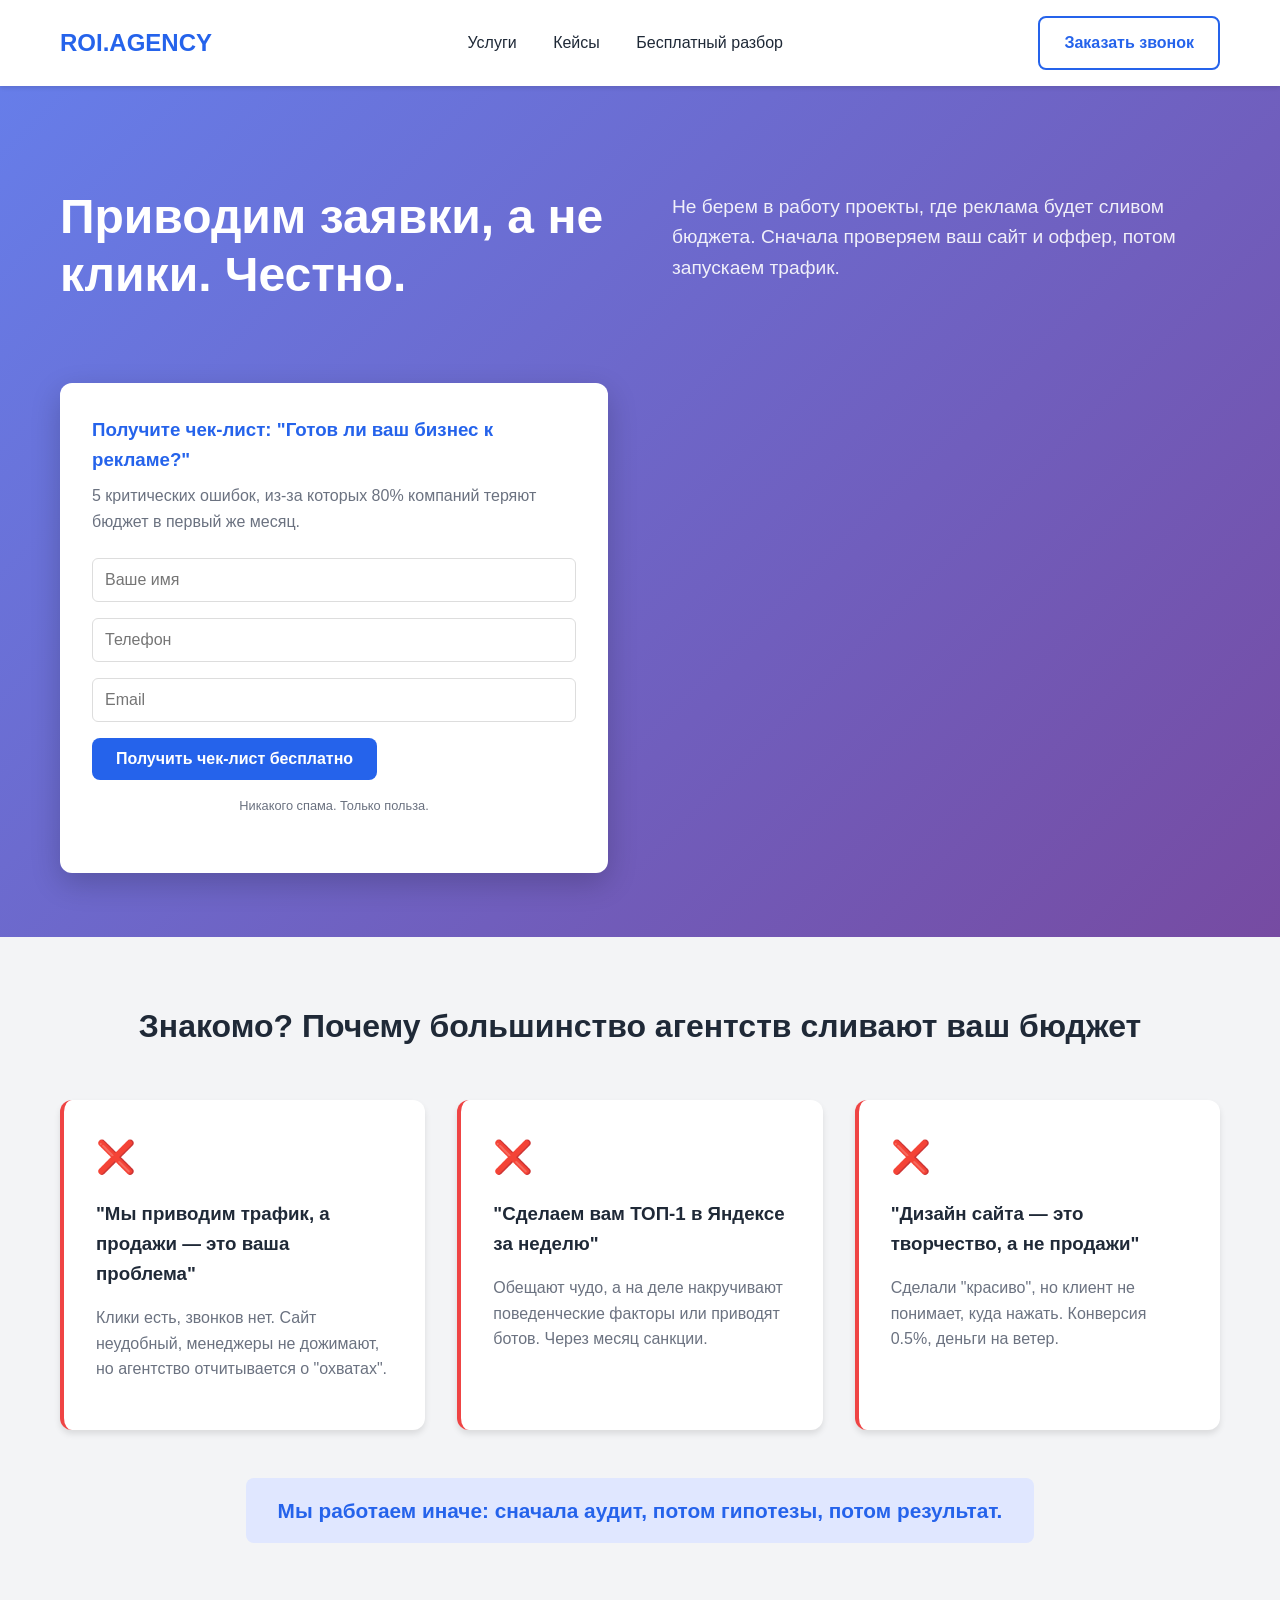
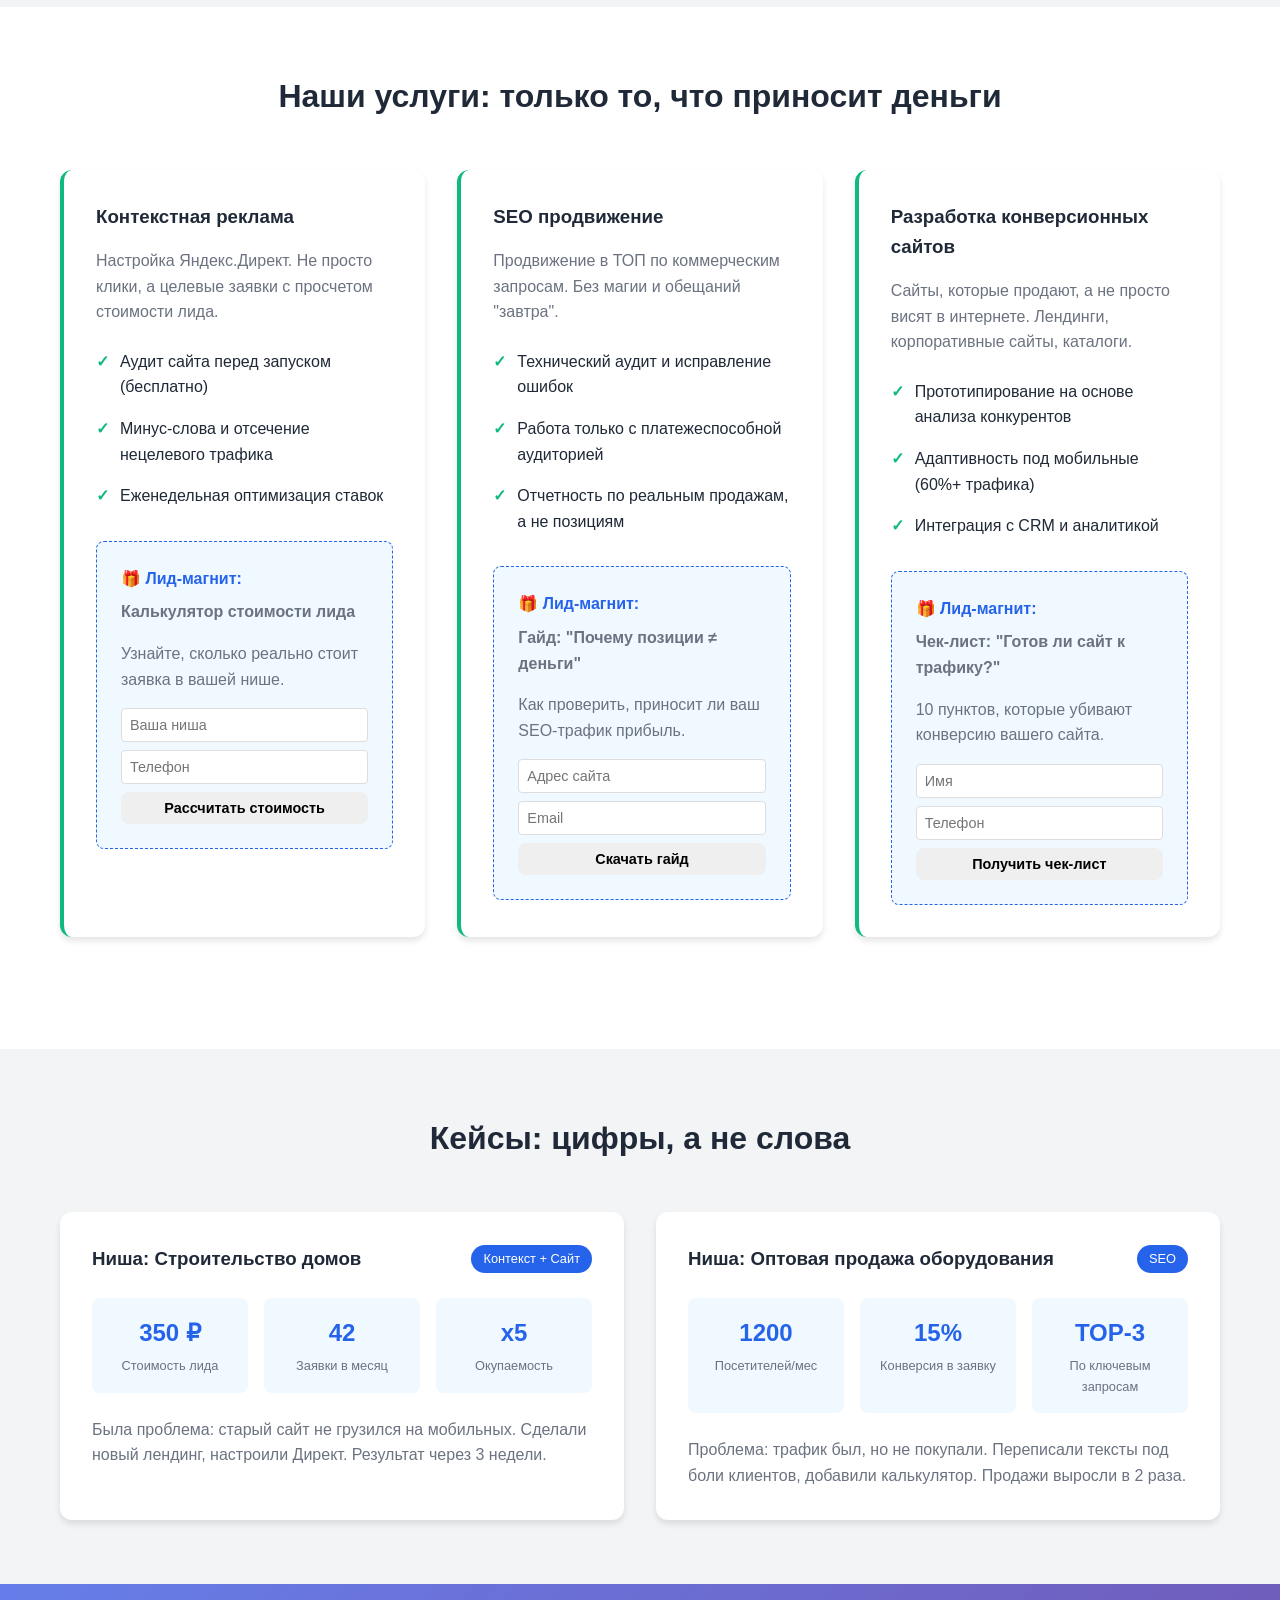
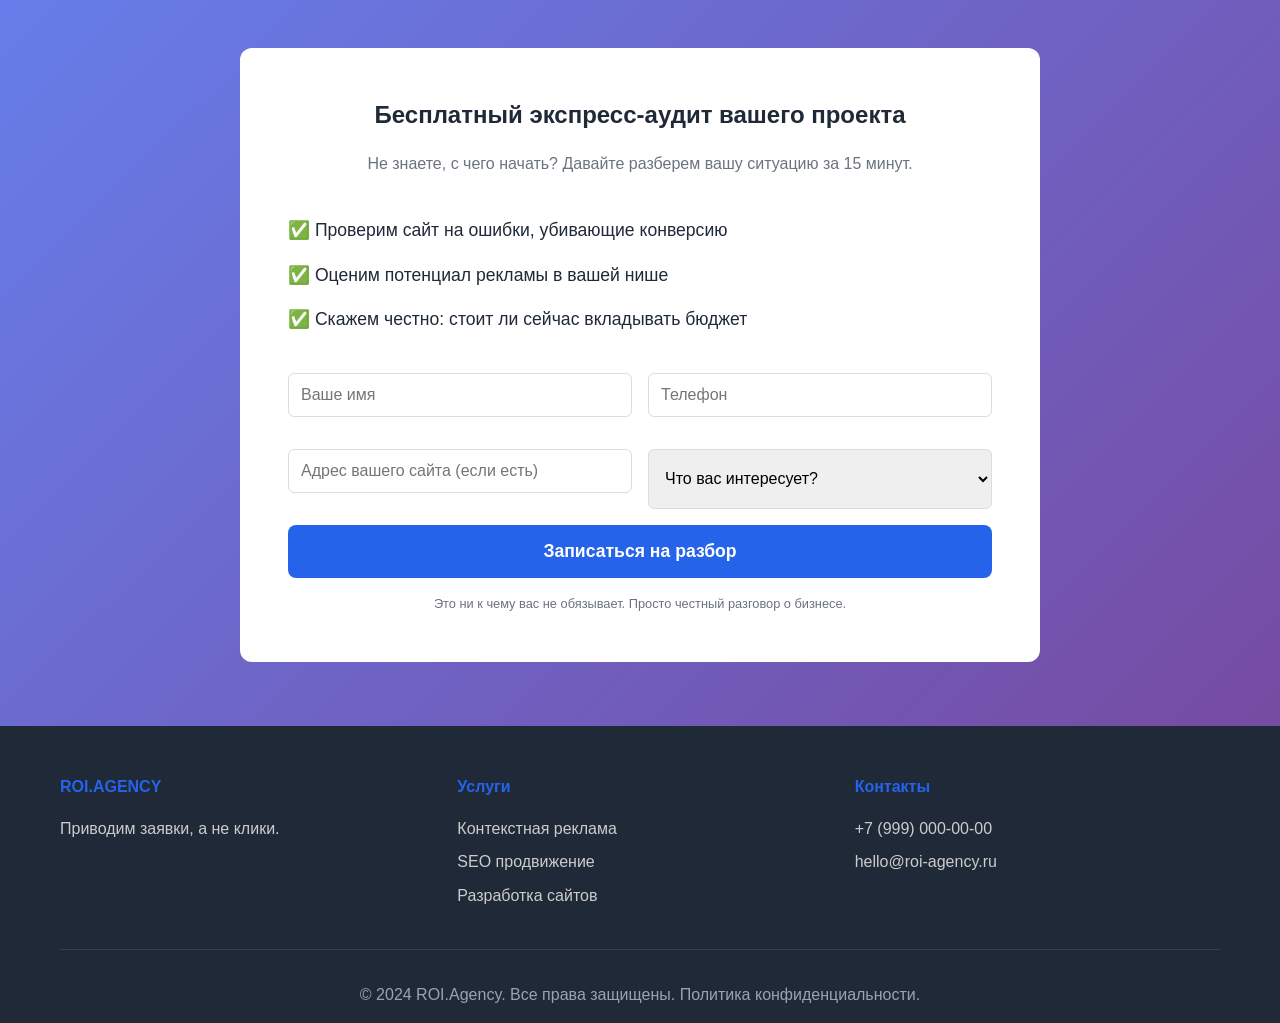
==== agency-site/index.html @ 947c7ed6 "update branch" ====
<!DOCTYPE html>
<html lang="ru">
<head>
    <meta charset="UTF-8">
    <meta name="viewport" content="width=device-width, initial-scale=1.0">
    <title>Приводим заявки, а не клики | Агентство интернет-маркетинга</title>
    <link rel="stylesheet" href="style.css">
    <meta name="description" content="Честный подход к рекламе. Проверяем сайт перед запуском. Платите за заявки, а не за клики. Контекстная реклама, SEO, разработка сайтов.">
</head>
<body>

    <!-- Header -->
    <header class="header">
        <div class="container header-content">
            <div class="logo">ROI.AGENCY</div>
            <nav class="nav">
                <a href="#services">Услуги</a>
                <a href="#cases">Кейсы</a>
                <a href="#audit">Бесплатный разбор</a>
            </nav>
            <a href="#contact" class="btn btn-outline">Заказать звонок</a>
        </div>
    </header>

    <!-- Hero Section -->
    <section class="hero">
        <div class="container hero-content">
            <h1>Приводим заявки, а не клики. Честно.</h1>
            <p class="hero-subtitle">Не берем в работу проекты, где реклама будет сливом бюджета. Сначала проверяем ваш сайт и оффер, потом запускаем трафик.</p>
            
            <div class="hero-form-wrapper">
                <div class="form-box">
                    <h3>Получите чек-лист: "Готов ли ваш бизнес к рекламе?"</h3>
                    <p>5 критических ошибок, из-за которых 80% компаний теряют бюджет в первый же месяц.</p>
                    <form id="leadFormMain" class="lead-form">
                        <input type="text" placeholder="Ваше имя" required>
                        <input type="tel" placeholder="Телефон" required>
                        <input type="email" placeholder="Email" required>
                        <button type="submit" class="btn btn-primary">Получить чек-лист бесплатно</button>
                    </form>
                    <p class="form-note">Никакого спама. Только польза.</p>
                </div>
            </div>
        </div>
    </section>

    <!-- Pain Points Section -->
    <section class="pain-points">
        <div class="container">
            <h2>Знакомо? Почему большинство агентств сливают ваш бюджет</h2>
            <div class="grid-3">
                <div class="card pain">
                    <div class="icon">❌</div>
                    <h3>"Мы приводим трафик, а продажи — это ваша проблема"</h3>
                    <p>Клики есть, звонков нет. Сайт неудобный, менеджеры не дожимают, но агентство отчитывается о "охватах".</p>
                </div>
                <div class="card pain">
                    <div class="icon">❌</div>
                    <h3>"Сделаем вам ТОП-1 в Яндексе за неделю"</h3>
                    <p>Обещают чудо, а на деле накручивают поведенческие факторы или приводят ботов. Через месяц санкции.</p>
                </div>
                <div class="card pain">
                    <div class="icon">❌</div>
                    <h3>"Дизайн сайта — это творчество, а не продажи"</h3>
                    <p>Сделали "красиво", но клиент не понимает, куда нажать. Конверсия 0.5%, деньги на ветер.</p>
                </div>
            </div>
            <div class="center-text">
                <p class="highlight">Мы работаем иначе: сначала аудит, потом гипотезы, потом результат.</p>
            </div>
        </div>
    </section>

    <!-- Services Section -->
    <section id="services" class="services">
        <div class="container">
            <h2>Наши услуги: только то, что приносит деньги</h2>
            <div class="grid-3">
                
                <!-- Service 1: Context -->
                <div class="card service">
                    <h3>Контекстная реклама</h3>
                    <p>Настройка Яндекс.Директ. Не просто клики, а целевые заявки с просчетом стоимости лида.</p>
                    <ul class="check-list">
                        <li>Аудит сайта перед запуском (бесплатно)</li>
                        <li>Минус-слова и отсечение нецелевого трафика</li>
                        <li>Еженедельная оптимизация ставок</li>
                    </ul>
                    <div class="magnet-box">
                        <h4>🎁 Лид-магнит:</h4>
                        <p><strong>Калькулятор стоимости лида</strong></p>
                        <p>Узнайте, сколько реально стоит заявка в вашей нише.</p>
                        <form class="mini-form">
                            <input type="text" placeholder="Ваша ниша" required>
                            <input type="tel" placeholder="Телефон" required>
                            <button type="submit" class="btn btn-small">Рассчитать стоимость</button>
                        </form>
                    </div>
                </div>

                <!-- Service 2: SEO -->
                <div class="card service">
                    <h3>SEO продвижение</h3>
                    <p>Продвижение в ТОП по коммерческим запросам. Без магии и обещаний "завтра".</p>
                    <ul class="check-list">
                        <li>Технический аудит и исправление ошибок</li>
                        <li>Работа только с платежеспособной аудиторией</li>
                        <li>Отчетность по реальным продажам, а не позициям</li>
                    </ul>
                    <div class="magnet-box">
                        <h4>🎁 Лид-магнит:</h4>
                        <p><strong>Гайд: "Почему позиции ≠ деньги"</strong></p>
                        <p>Как проверить, приносит ли ваш SEO-трафик прибыль.</p>
                        <form class="mini-form">
                            <input type="text" placeholder="Адрес сайта" required>
                            <input type="email" placeholder="Email" required>
                            <button type="submit" class="btn btn-small">Скачать гайд</button>
                        </form>
                    </div>
                </div>

                <!-- Service 3: Web Dev -->
                <div class="card service">
                    <h3>Разработка конверсионных сайтов</h3>
                    <p>Сайты, которые продают, а не просто висят в интернете. Лендинги, корпоративные сайты, каталоги.</p>
                    <ul class="check-list">
                        <li>Прототипирование на основе анализа конкурентов</li>
                        <li>Адаптивность под мобильные (60%+ трафика)</li>
                        <li>Интеграция с CRM и аналитикой</li>
                    </ul>
                    <div class="magnet-box">
                        <h4>🎁 Лид-магнит:</h4>
                        <p><strong>Чек-лист: "Готов ли сайт к трафику?"</strong></p>
                        <p>10 пунктов, которые убивают конверсию вашего сайта.</p>
                        <form class="mini-form">
                            <input type="text" placeholder="Имя" required>
                            <input type="tel" placeholder="Телефон" required>
                            <button type="submit" class="btn btn-small">Получить чек-лист</button>
                        </form>
                    </div>
                </div>

            </div>
        </div>
    </section>

    <!-- Cases Section -->
    <section id="cases" class="cases">
        <div class="container">
            <h2>Кейсы: цифры, а не слова</h2>
            <div class="grid-2">
                <div class="case-card">
                    <div class="case-header">
                        <h3>Ниша: Строительство домов</h3>
                        <span class="tag">Контекст + Сайт</span>
                    </div>
                    <div class="case-stats">
                        <div class="stat">
                            <div class="stat-val">350 ₽</div>
                            <div class="stat-label">Стоимость лида</div>
                        </div>
                        <div class="stat">
                            <div class="stat-val">42</div>
                            <div class="stat-label">Заявки в месяц</div>
                        </div>
                        <div class="stat">
                            <div class="stat-val">x5</div>
                            <div class="stat-label">Окупаемость</div>
                        </div>
                    </div>
                    <p class="case-desc">Была проблема: старый сайт не грузился на мобильных. Сделали новый лендинг, настроили Директ. Результат через 3 недели.</p>
                </div>

                <div class="case-card">
                    <div class="case-header">
                        <h3>Ниша: Оптовая продажа оборудования</h3>
                        <span class="tag">SEO</span>
                    </div>
                    <div class="case-stats">
                        <div class="stat">
                            <div class="stat-val">1200</div>
                            <div class="stat-label">Посетителей/мес</div>
                        </div>
                        <div class="stat">
                            <div class="stat-val">15%</div>
                            <div class="stat-label">Конверсия в заявку</div>
                        </div>
                        <div class="stat">
                            <div class="stat-val">TOP-3</div>
                            <div class="stat-label">По ключевым запросам</div>
                        </div>
                    </div>
                    <p class="case-desc">Проблема: трафик был, но не покупали. Переписали тексты под боли клиентов, добавили калькулятор. Продажи выросли в 2 раза.</p>
                </div>
            </div>
        </div>
    </section>

    <!-- Audit / Contact Section -->
    <section id="audit" class="audit-section">
        <div class="container">
            <div class="audit-box">
                <h2>Бесплатный экспресс-аудит вашего проекта</h2>
                <p>Не знаете, с чего начать? Давайте разберем вашу ситуацию за 15 минут.</p>
                <ul class="audit-list">
                    <li>✅ Проверим сайт на ошибки, убивающие конверсию</li>
                    <li>✅ Оценим потенциал рекламы в вашей нише</li>
                    <li>✅ Скажем честно: стоит ли сейчас вкладывать бюджет</li>
                </ul>
                
                <form id="auditForm" class="lead-form large-form">
                    <div class="form-row">
                        <input type="text" placeholder="Ваше имя" required>
                        <input type="tel" placeholder="Телефон" required>
                    </div>
                    <div class="form-row">
                        <input type="url" placeholder="Адрес вашего сайта (если есть)">
                        <select>
                            <option value="" disabled selected>Что вас интересует?</option>
                            <option value="context">Контекстная реклама</option>
                            <option value="seo">SEO продвижение</option>
                            <option value="dev">Разработка сайта</option>
                            <option value="all">Комплексное продвижение</option>
                        </select>
                    </div>
                    <button type="submit" class="btn btn-primary btn-large">Записаться на разбор</button>
                    <p class="form-note">Это ни к чему вас не обязывает. Просто честный разговор о бизнесе.</p>
                </form>
            </div>
        </div>
    </section>

    <!-- Footer -->
    <footer class="footer">
        <div class="container">
            <div class="footer-content">
                <div class="footer-col">
                    <h4>ROI.AGENCY</h4>
                    <p>Приводим заявки, а не клики.</p>
                </div>
                <div class="footer-col">
                    <h4>Услуги</h4>
                    <a href="#">Контекстная реклама</a>
                    <a href="#">SEO продвижение</a>
                    <a href="#">Разработка сайтов</a>
                </div>
                <div class="footer-col">
                    <h4>Контакты</h4>
                    <p>+7 (999) 000-00-00</p>
                    <p>hello@roi-agency.ru</p>
                </div>
            </div>
            <div class="copyright">
                &copy; 2024 ROI.Agency. Все права защищены. Политика конфиденциальности.
            </div>
        </div>
    </footer>

    <script src="script.js"></script>
</body>
</html>
---- agency-site/style.css ----
/* Reset and Base Styles */
* {
    margin: 0;
    padding: 0;
    box-sizing: border-box;
}

:root {
    --primary-color: #2563eb;
    --primary-dark: #1d4ed8;
    --secondary-color: #f97316;
    --text-dark: #1f2937;
    --text-light: #6b7280;
    --bg-light: #f3f4f6;
    --white: #ffffff;
    --success: #10b981;
    --error: #ef4444;
}

body {
    font-family: -apple-system, BlinkMacSystemFont, 'Segoe UI', Roboto, Oxygen, Ubuntu, Cantarell, sans-serif;
    line-height: 1.6;
    color: var(--text-dark);
    background-color: var(--white);
}

.container {
    max-width: 1200px;
    margin: 0 auto;
    padding: 0 20px;
}

/* Header */
.header {
    background: var(--white);
    box-shadow: 0 2px 4px rgba(0,0,0,0.1);
    position: fixed;
    width: 100%;
    top: 0;
    z-index: 1000;
}

.header-content {
    display: flex;
    justify-content: space-between;
    align-items: center;
    padding: 1rem 20px;
}

.logo {
    font-size: 1.5rem;
    font-weight: bold;
    color: var(--primary-color);
}

.nav a {
    margin: 0 1rem;
    text-decoration: none;
    color: var(--text-dark);
    font-weight: 500;
    transition: color 0.3s;
}

.nav a:hover {
    color: var(--primary-color);
}

/* Buttons */
.btn {
    display: inline-block;
    padding: 0.75rem 1.5rem;
    border-radius: 8px;
    text-decoration: none;
    font-weight: 600;
    transition: all 0.3s;
    cursor: pointer;
    border: none;
    font-size: 1rem;
}

.btn-primary {
    background: var(--primary-color);
    color: var(--white);
}

.btn-primary:hover {
    background: var(--primary-dark);
    transform: translateY(-2px);
}

.btn-outline {
    background: transparent;
    border: 2px solid var(--primary-color);
    color: var(--primary-color);
}

.btn-outline:hover {
    background: var(--primary-color);
    color: var(--white);
}

.btn-small {
    padding: 0.5rem 1rem;
    font-size: 0.9rem;
}

.btn-large {
    padding: 1rem 2rem;
    font-size: 1.1rem;
    width: 100%;
}

/* Hero Section */
.hero {
    background: linear-gradient(135deg, #667eea 0%, #764ba2 100%);
    color: var(--white);
    padding: 8rem 0 4rem;
    margin-top: 60px;
}

.hero-content {
    display: grid;
    grid-template-columns: 1fr 1fr;
    gap: 4rem;
    align-items: center;
}

.hero h1 {
    font-size: 3rem;
    line-height: 1.2;
    margin-bottom: 1rem;
}

.hero-subtitle {
    font-size: 1.2rem;
    opacity: 0.9;
    margin-bottom: 2rem;
}

.form-box {
    background: var(--white);
    padding: 2rem;
    border-radius: 12px;
    color: var(--text-dark);
    box-shadow: 0 10px 30px rgba(0,0,0,0.2);
}

.form-box h3 {
    color: var(--primary-color);
    margin-bottom: 0.5rem;
}

.form-box p {
    color: var(--text-light);
    margin-bottom: 1.5rem;
}

.lead-form input {
    width: 100%;
    padding: 0.75rem;
    margin-bottom: 1rem;
    border: 1px solid #ddd;
    border-radius: 6px;
    font-size: 1rem;
}

.form-note {
    font-size: 0.8rem;
    color: var(--text-light);
    text-align: center;
    margin-top: 1rem;
}

/* Pain Points Section */
.pain-points {
    padding: 4rem 0;
    background: var(--bg-light);
}

.pain-points h2 {
    text-align: center;
    margin-bottom: 3rem;
    font-size: 2rem;
}

.grid-3 {
    display: grid;
    grid-template-columns: repeat(auto-fit, minmax(300px, 1fr));
    gap: 2rem;
    margin-bottom: 3rem;
}

.card {
    background: var(--white);
    padding: 2rem;
    border-radius: 12px;
    box-shadow: 0 4px 6px rgba(0,0,0,0.1);
}

.card.pain {
    border-left: 4px solid var(--error);
}

.card.service {
    border-left: 4px solid var(--success);
}

.icon {
    font-size: 2rem;
    margin-bottom: 1rem;
}

.card h3 {
    margin-bottom: 1rem;
    color: var(--text-dark);
}

.card p {
    color: var(--text-light);
    margin-bottom: 1rem;
}

.check-list {
    list-style: none;
    margin: 1rem 0;
}

.check-list li {
    padding: 0.5rem 0;
    padding-left: 1.5rem;
    position: relative;
}

.check-list li:before {
    content: "✓";
    position: absolute;
    left: 0;
    color: var(--success);
    font-weight: bold;
}

.center-text {
    text-align: center;
}

.highlight {
    font-size: 1.3rem;
    color: var(--primary-color);
    font-weight: 600;
    background: #e0e7ff;
    padding: 1rem 2rem;
    border-radius: 8px;
    display: inline-block;
}

/* Services Section */
.services {
    padding: 4rem 0;
}

.services h2 {
    text-align: center;
    margin-bottom: 3rem;
    font-size: 2rem;
}

.magnet-box {
    background: #f0f9ff;
    padding: 1.5rem;
    border-radius: 8px;
    margin-top: 1.5rem;
    border: 1px dashed var(--primary-color);
}

.magnet-box h4 {
    color: var(--primary-color);
    margin-bottom: 0.5rem;
}

.mini-form input {
    width: 100%;
    padding: 0.5rem;
    margin-bottom: 0.5rem;
    border: 1px solid #ddd;
    border-radius: 4px;
    font-size: 0.9rem;
}

.mini-form .btn {
    width: 100%;
}

/* Cases Section */
.cases {
    padding: 4rem 0;
    background: var(--bg-light);
}

.cases h2 {
    text-align: center;
    margin-bottom: 3rem;
    font-size: 2rem;
}

.grid-2 {
    display: grid;
    grid-template-columns: repeat(auto-fit, minmax(400px, 1fr));
    gap: 2rem;
}

.case-card {
    background: var(--white);
    padding: 2rem;
    border-radius: 12px;
    box-shadow: 0 4px 6px rgba(0,0,0,0.1);
}

.case-header {
    display: flex;
    justify-content: space-between;
    align-items: center;
    margin-bottom: 1.5rem;
}

.tag {
    background: var(--primary-color);
    color: var(--white);
    padding: 0.25rem 0.75rem;
    border-radius: 20px;
    font-size: 0.8rem;
}

.case-stats {
    display: grid;
    grid-template-columns: repeat(3, 1fr);
    gap: 1rem;
    margin-bottom: 1.5rem;
}

.stat {
    text-align: center;
    padding: 1rem;
    background: #f0f9ff;
    border-radius: 8px;
}

.stat-val {
    font-size: 1.5rem;
    font-weight: bold;
    color: var(--primary-color);
}

.stat-label {
    font-size: 0.8rem;
    color: var(--text-light);
    margin-top: 0.25rem;
}

.case-desc {
    color: var(--text-light);
    line-height: 1.6;
}

/* Audit Section */
.audit-section {
    padding: 4rem 0;
    background: linear-gradient(135deg, #667eea 0%, #764ba2 100%);
    color: var(--white);
}

.audit-box {
    background: var(--white);
    padding: 3rem;
    border-radius: 12px;
    color: var(--text-dark);
    max-width: 800px;
    margin: 0 auto;
}

.audit-box h2 {
    text-align: center;
    margin-bottom: 1rem;
}

.audit-box > p {
    text-align: center;
    color: var(--text-light);
    margin-bottom: 2rem;
}

.audit-list {
    list-style: none;
    margin-bottom: 2rem;
}

.audit-list li {
    padding: 0.5rem 0;
    font-size: 1.1rem;
}

.large-form .form-row {
    display: grid;
    grid-template-columns: 1fr 1fr;
    gap: 1rem;
    margin-bottom: 1rem;
}

.large-form input,
.large-form select {
    width: 100%;
    padding: 0.75rem;
    border: 1px solid #ddd;
    border-radius: 6px;
    font-size: 1rem;
}

/* Footer */
.footer {
    background: var(--text-dark);
    color: var(--white);
    padding: 3rem 0 1rem;
}

.footer-content {
    display: grid;
    grid-template-columns: repeat(auto-fit, minmax(200px, 1fr));
    gap: 2rem;
    margin-bottom: 2rem;
}

.footer-col h4 {
    margin-bottom: 1rem;
    color: var(--primary-color);
}

.footer-col a {
    display: block;
    color: #ccc;
    text-decoration: none;
    margin-bottom: 0.5rem;
    transition: color 0.3s;
}

.footer-col a:hover {
    color: var(--white);
}

.footer-col p {
    color: #ccc;
    margin-bottom: 0.5rem;
}

.copyright {
    text-align: center;
    padding-top: 2rem;
    border-top: 1px solid #374151;
    color: #9ca3af;
}

/* Responsive Design */
@media (max-width: 768px) {
    .hero-content {
        grid-template-columns: 1fr;
        gap: 2rem;
    }
    
    .hero h1 {
        font-size: 2rem;
    }
    
    .nav {
        display: none;
    }
    
    .grid-2,
    .grid-3 {
        grid-template-columns: 1fr;
    }
    
    .case-stats {
        grid-template-columns: 1fr;
    }
    
    .large-form .form-row {
        grid-template-columns: 1fr;
    }
    
    .header-content {
        flex-direction: column;
        gap: 1rem;
    }
}
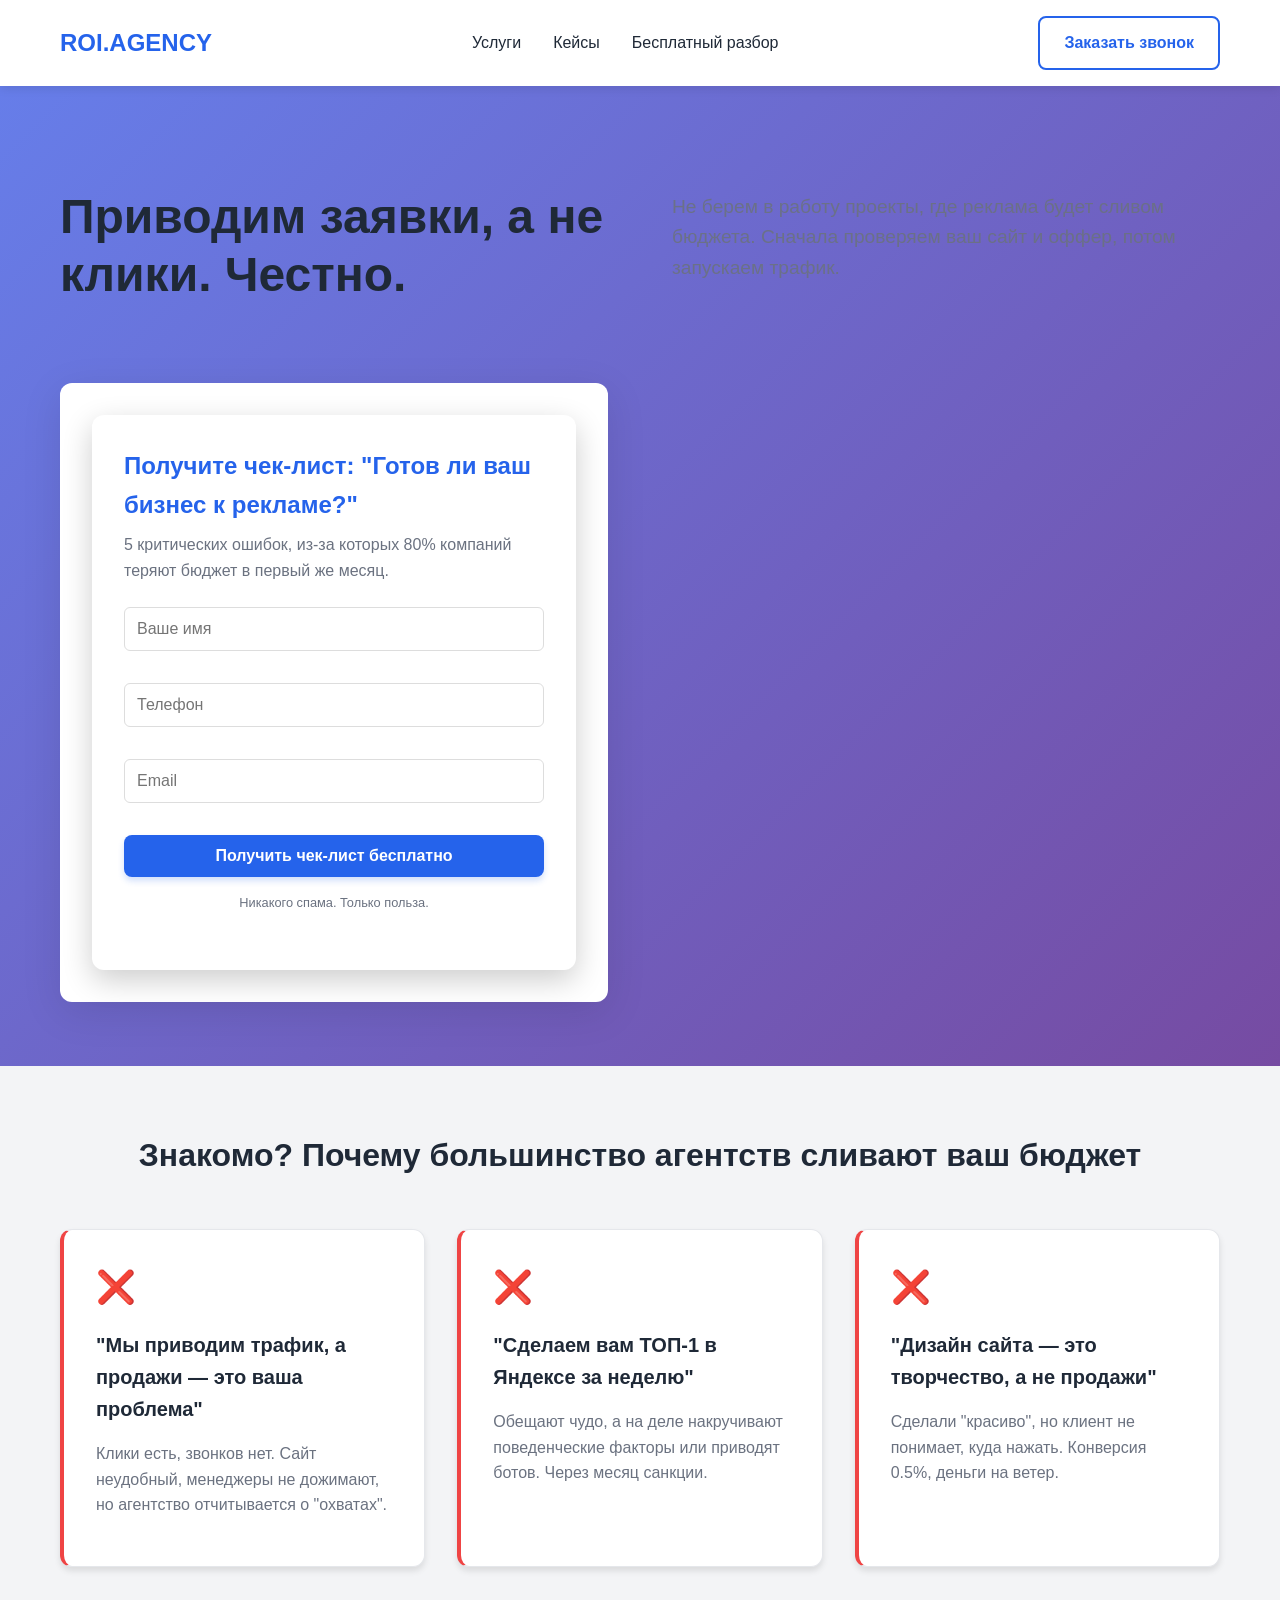
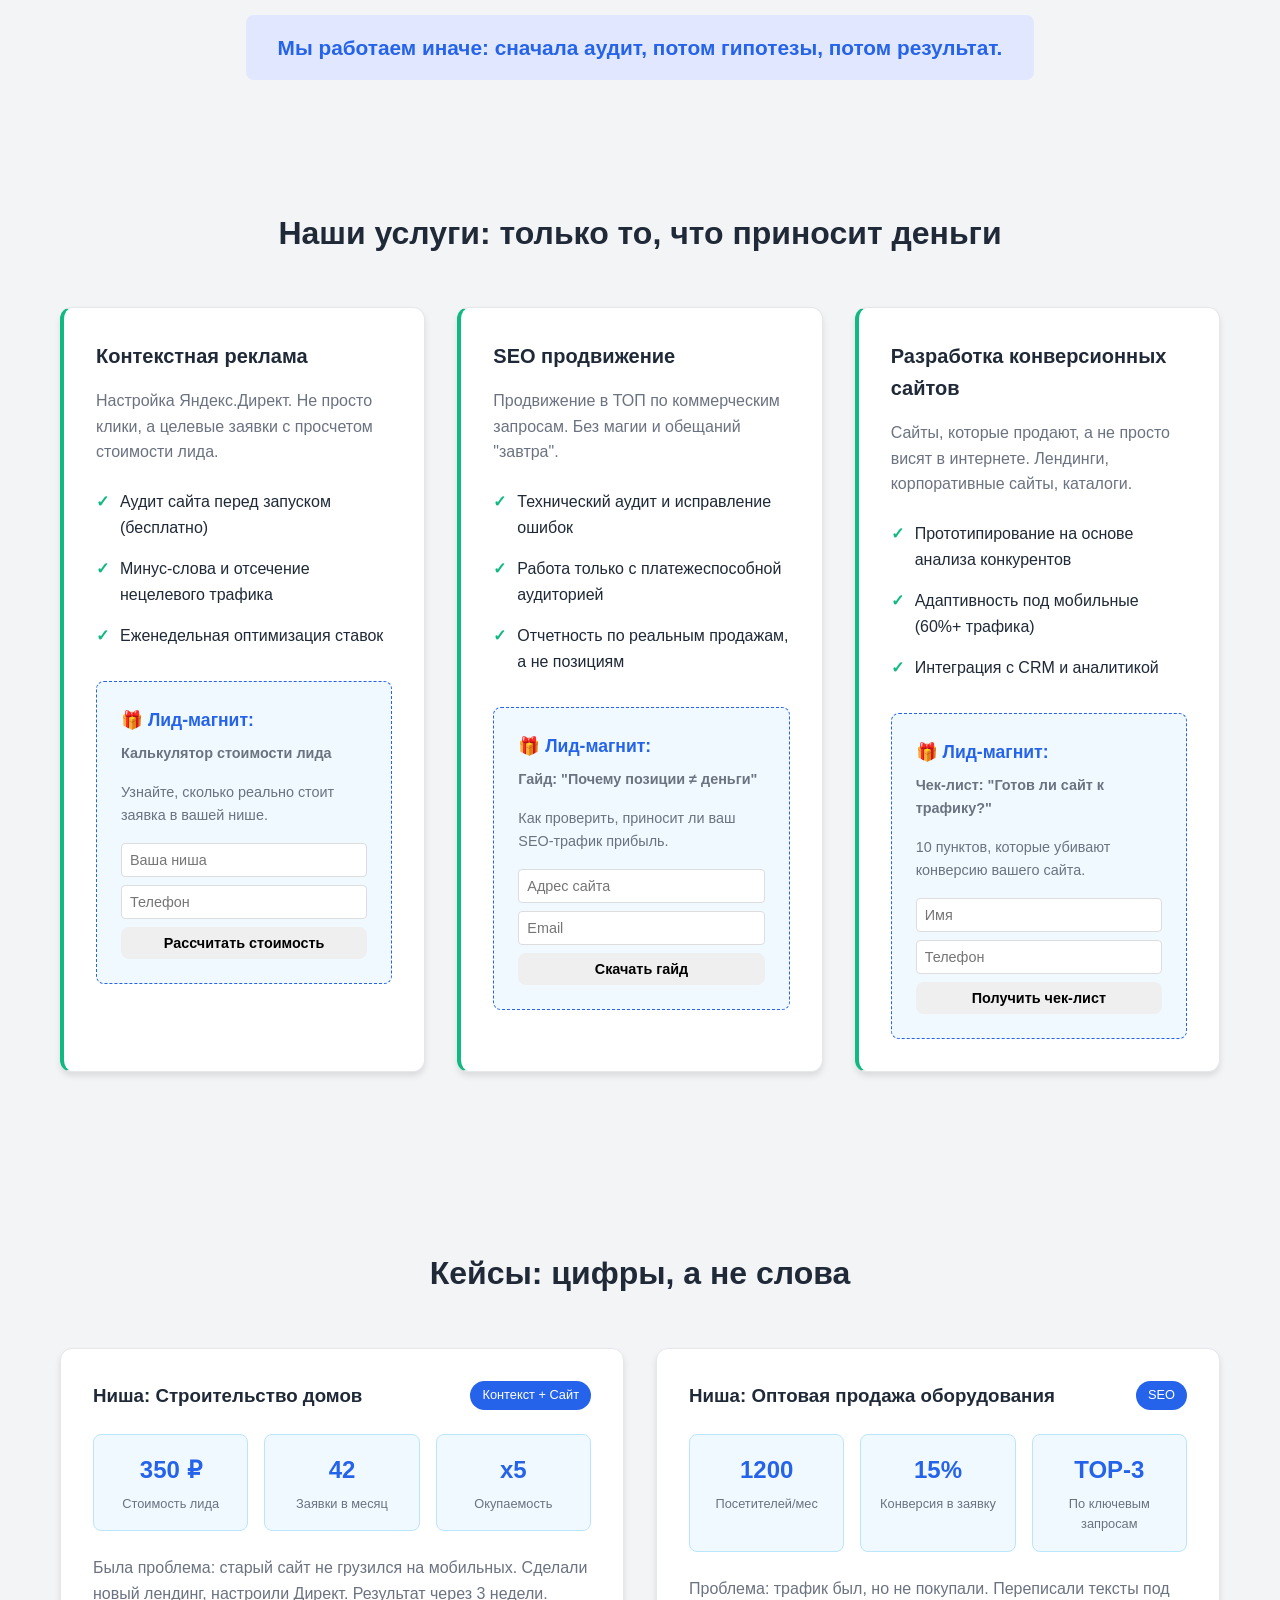
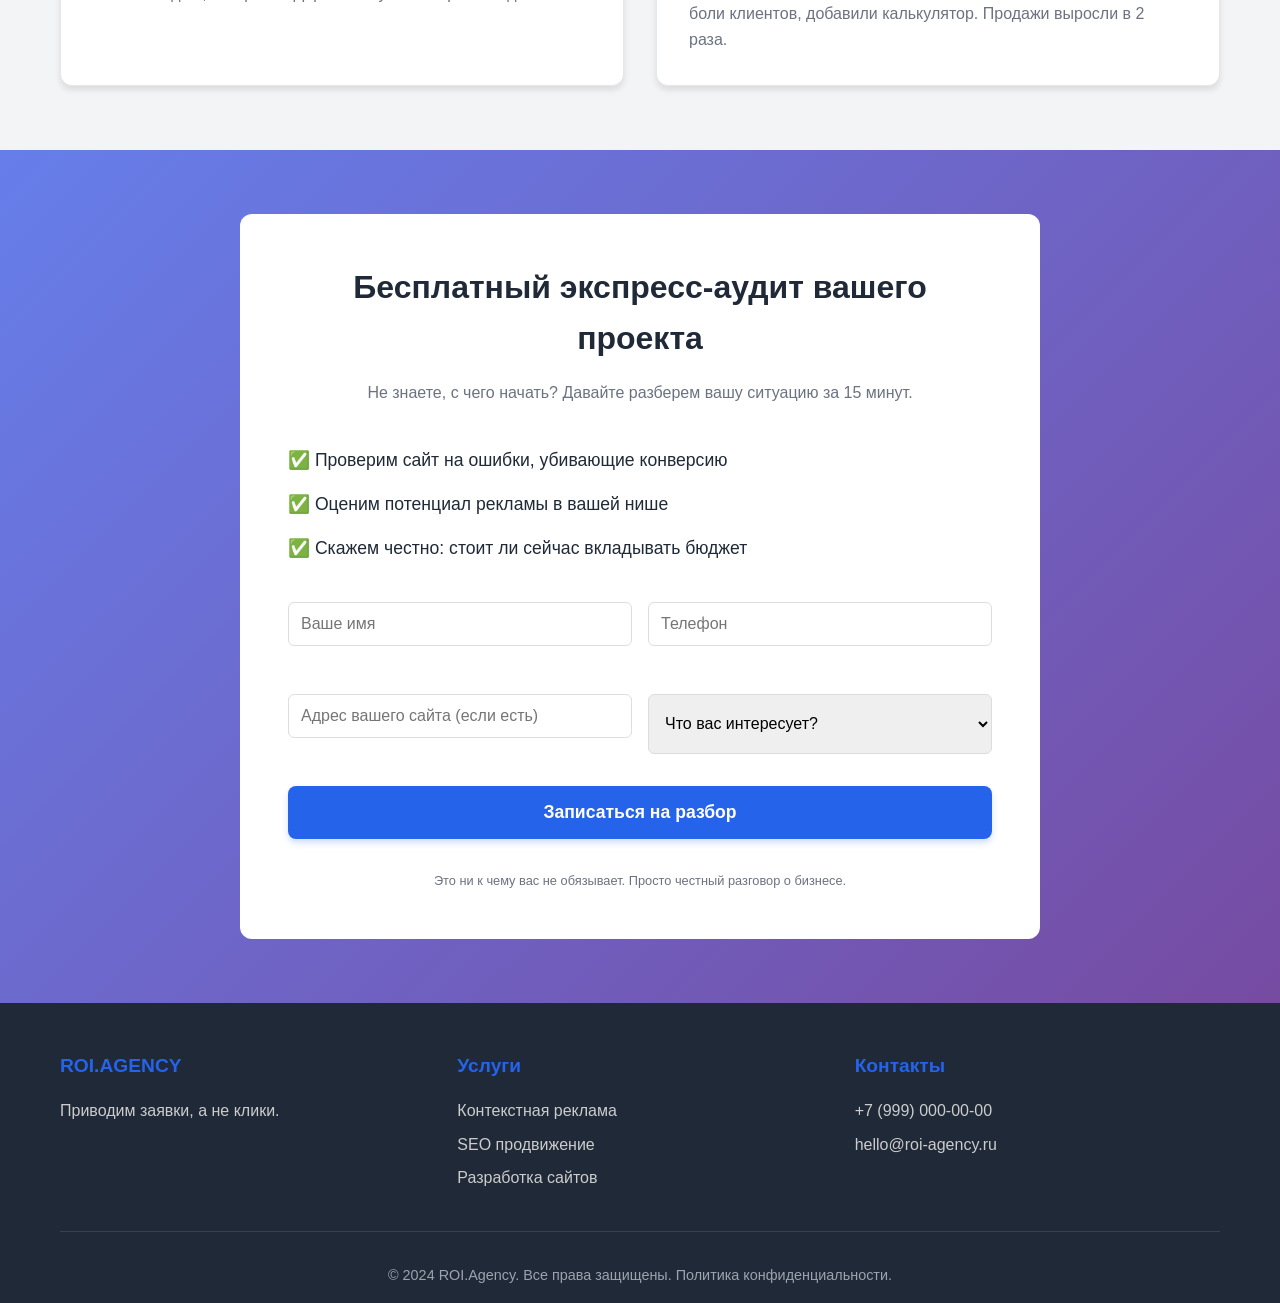
==== commit c0ab900a: "update branch" ====
--- a/agency-site/index.html
+++ b/agency-site/index.html
@@ -12,13 +12,14 @@
     <!-- Header -->
     <header class="header">
         <div class="container header-content">
-            <div class="logo">ROI.AGENCY</div>
+            <a href="index.html" class="logo">ROI.AGENCY</a>
             <nav class="nav">
                 <a href="#services">Услуги</a>
                 <a href="#cases">Кейсы</a>
                 <a href="#audit">Бесплатный разбор</a>
             </nav>
-            <a href="#contact" class="btn btn-outline">Заказать звонок</a>
+            <button class="mobile-menu-btn">☰</button>
+            <a href="#audit" class="btn btn-outline">Заказать звонок</a>
         </div>
     </header>
 
@@ -240,9 +241,9 @@
                 </div>
                 <div class="footer-col">
                     <h4>Услуги</h4>
-                    <a href="#">Контекстная реклама</a>
-                    <a href="#">SEO продвижение</a>
-                    <a href="#">Разработка сайтов</a>
+                    <a href="context.html">Контекстная реклама</a>
+                    <a href="seo.html">SEO продвижение</a>
+                    <a href="development.html">Разработка сайтов</a>
                 </div>
                 <div class="footer-col">
                     <h4>Контакты</h4>
--- a/agency-site/style.css
+++ b/agency-site/style.css
@@ -1,4 +1,4 @@
-/* Reset and Base Styles */
+/* Complete CSS for Agency Website */
 * {
     margin: 0;
     padding: 0;
@@ -15,6 +15,7 @@
     --white: #ffffff;
     --success: #10b981;
     --error: #ef4444;
+    --border-color: #e5e7eb;
 }
 
 body {
@@ -22,6 +23,7 @@
     line-height: 1.6;
     color: var(--text-dark);
     background-color: var(--white);
+    overflow-x: hidden;
 }
 
 .container {
@@ -30,10 +32,15 @@
     padding: 0 20px;
 }
 
+img {
+    max-width: 100%;
+    height: auto;
+}
+
 /* Header */
 .header {
     background: var(--white);
-    box-shadow: 0 2px 4px rgba(0,0,0,0.1);
+    box-shadow: 0 2px 10px rgba(0,0,0,0.1);
     position: fixed;
     width: 100%;
     top: 0;
@@ -45,24 +52,56 @@
     justify-content: space-between;
     align-items: center;
     padding: 1rem 20px;
+    max-width: 1200px;
+    margin: 0 auto;
 }
 
 .logo {
     font-size: 1.5rem;
     font-weight: bold;
     color: var(--primary-color);
+    text-decoration: none;
+}
+
+.nav {
+    display: flex;
+    gap: 2rem;
 }
 
 .nav a {
-    margin: 0 1rem;
     text-decoration: none;
     color: var(--text-dark);
     font-weight: 500;
     transition: color 0.3s;
+    position: relative;
 }
 
 .nav a:hover {
     color: var(--primary-color);
+}
+
+.nav a::after {
+    content: '';
+    position: absolute;
+    bottom: -5px;
+    left: 0;
+    width: 0;
+    height: 2px;
+    background: var(--primary-color);
+    transition: width 0.3s;
+}
+
+.nav a:hover::after {
+    width: 100%;
+}
+
+.mobile-menu-btn {
+    display: none;
+    background: none;
+    border: none;
+    font-size: 1.5rem;
+    cursor: pointer;
+    color: var(--text-dark);
 }
 
 /* Buttons */
@@ -76,16 +115,19 @@
     cursor: pointer;
     border: none;
     font-size: 1rem;
+    text-align: center;
 }
 
 .btn-primary {
     background: var(--primary-color);
     color: var(--white);
+    box-shadow: 0 4px 6px rgba(37, 99, 235, 0.2);
 }
 
 .btn-primary:hover {
     background: var(--primary-dark);
     transform: translateY(-2px);
+    box-shadow: 0 6px 12px rgba(37, 99, 235, 0.3);
 }
 
 .btn-outline {
@@ -97,6 +139,865 @@
 .btn-outline:hover {
     background: var(--primary-color);
     color: var(--white);
+}
+
+.btn-secondary {
+    background: var(--secondary-color);
+    color: var(--white);
+    box-shadow: 0 4px 6px rgba(249, 115, 22, 0.2);
+}
+
+.btn-secondary:hover {
+    background: #ea580c;
+    transform: translateY(-2px);
+}
+
+.btn-large {
+    padding: 1rem 2rem;
+    font-size: 1.1rem;
+    width: 100%;
+}
+
+/* Hero Section */
+.hero {
+    padding: 8rem 0 4rem;
+    background: linear-gradient(135deg, #f0f9ff 0%, #e0f2fe 100%);
+    min-height: 100vh;
+    display: flex;
+    align-items: center;
+}
+
+.hero-content {
+    display: grid;
+    grid-template-columns: 1fr 1fr;
+    gap: 4rem;
+    align-items: center;
+}
+
+.hero h1 {
+    font-size: 3rem;
+    line-height: 1.2;
+    margin-bottom: 1.5rem;
+    color: var(--text-dark);
+}
+
+.hero-subtitle {
+    font-size: 1.2rem;
+    color: var(--text-light);
+    margin-bottom: 2rem;
+}
+
+.hero-form-wrapper {
+    background: var(--white);
+    padding: 2rem;
+    border-radius: 12px;
+    box-shadow: 0 10px 40px rgba(0,0,0,0.1);
+}
+
+.form-box h3 {
+    font-size: 1.5rem;
+    margin-bottom: 0.5rem;
+    color: var(--text-dark);
+}
+
+.form-box p {
+    color: var(--text-light);
+    margin-bottom: 1.5rem;
+}
+
+/* Forms */
+.lead-form {
+    display: flex;
+    flex-direction: column;
+    gap: 1rem;
+}
+
+.lead-form input,
+.lead-form select,
+.lead-form textarea {
+    padding: 0.75rem 1rem;
+    border: 2px solid var(--border-color);
+    border-radius: 8px;
+    font-size: 1rem;
+    transition: border-color 0.3s;
+    font-family: inherit;
+}
+
+.lead-form input:focus,
+.lead-form select:focus,
+.lead-form textarea:focus {
+    outline: none;
+    border-color: var(--primary-color);
+}
+
+.form-row {
+    display: grid;
+    grid-template-columns: 1fr 1fr;
+    gap: 1rem;
+}
+
+.form-note {
+    font-size: 0.8rem;
+    color: var(--text-light);
+    text-align: center;
+    margin-top: 0.5rem;
+}
+
+.large-form {
+    margin-top: 2rem;
+}
+
+/* Pain Points Section */
+.pain-points {
+    padding: 4rem 0;
+    background: var(--white);
+}
+
+.pain-points h2 {
+    text-align: center;
+    font-size: 2rem;
+    margin-bottom: 3rem;
+}
+
+.grid-3 {
+    display: grid;
+    grid-template-columns: repeat(auto-fit, minmax(300px, 1fr));
+    gap: 2rem;
+}
+
+.card {
+    background: var(--white);
+    padding: 2rem;
+    border-radius: 12px;
+    box-shadow: 0 4px 6px rgba(0,0,0,0.1);
+    border: 1px solid var(--border-color);
+    transition: transform 0.3s, box-shadow 0.3s;
+}
+
+.card:hover {
+    transform: translateY(-5px);
+    box-shadow: 0 8px 25px rgba(0,0,0,0.15);
+}
+
+.card-icon {
+    font-size: 2.5rem;
+    margin-bottom: 1rem;
+}
+
+.card h3 {
+    font-size: 1.25rem;
+    margin-bottom: 0.75rem;
+    color: var(--text-dark);
+}
+
+.card p {
+    color: var(--text-light);
+    line-height: 1.6;
+}
+
+/* Services Section */
+.services {
+    padding: 4rem 0;
+    background: var(--bg-light);
+}
+
+.services h2 {
+    text-align: center;
+    font-size: 2rem;
+    margin-bottom: 1rem;
+}
+
+.services-subtitle {
+    text-align: center;
+    color: var(--text-light);
+    margin-bottom: 3rem;
+    max-width: 600px;
+    margin-left: auto;
+    margin-right: auto;
+}
+
+.service-card {
+    background: var(--white);
+    padding: 2.5rem;
+    border-radius: 12px;
+    box-shadow: 0 4px 6px rgba(0,0,0,0.1);
+    text-align: center;
+    transition: transform 0.3s, box-shadow 0.3s;
+    display: flex;
+    flex-direction: column;
+    height: 100%;
+}
+
+.service-card:hover {
+    transform: translateY(-5px);
+    box-shadow: 0 10px 30px rgba(0,0,0,0.15);
+}
+
+.service-icon {
+    font-size: 3rem;
+    margin-bottom: 1.5rem;
+}
+
+.service-card h3 {
+    font-size: 1.5rem;
+    margin-bottom: 1rem;
+}
+
+.service-card p {
+    color: var(--text-light);
+    margin-bottom: 1.5rem;
+    flex-grow: 1;
+}
+
+.service-features {
+    list-style: none;
+    text-align: left;
+    margin-bottom: 2rem;
+}
+
+.service-features li {
+    padding: 0.5rem 0;
+    color: var(--text-dark);
+    display: flex;
+    align-items: center;
+    gap: 0.5rem;
+}
+
+.service-features li::before {
+    content: '✓';
+    color: var(--success);
+    font-weight: bold;
+}
+
+.magnet-box {
+    background: linear-gradient(135deg, #fef3c7 0%, #fde68a 100%);
+    padding: 1.5rem;
+    border-radius: 8px;
+    margin-top: auto;
+}
+
+.magnet-box h4 {
+    font-size: 1.1rem;
+    margin-bottom: 0.5rem;
+    color: #92400e;
+}
+
+.magnet-box p {
+    font-size: 0.9rem;
+    color: #78350f;
+    margin-bottom: 1rem;
+}
+
+.magnet-box .btn {
+    width: 100%;
+}
+
+/* Cases Section */
+.cases {
+    padding: 4rem 0;
+    background: var(--white);
+}
+
+.cases h2 {
+    text-align: center;
+    font-size: 2rem;
+    margin-bottom: 3rem;
+}
+
+.grid-2 {
+    display: grid;
+    grid-template-columns: repeat(auto-fit, minmax(400px, 1fr));
+    gap: 2rem;
+}
+
+.case-card {
+    background: var(--white);
+    padding: 2rem;
+    border-radius: 12px;
+    box-shadow: 0 4px 6px rgba(0,0,0,0.1);
+    border: 1px solid var(--border-color);
+}
+
+.case-header {
+    display: flex;
+    justify-content: space-between;
+    align-items: center;
+    margin-bottom: 1.5rem;
+    flex-wrap: wrap;
+    gap: 1rem;
+}
+
+.tag {
+    background: var(--primary-color);
+    color: var(--white);
+    padding: 0.25rem 0.75rem;
+    border-radius: 20px;
+    font-size: 0.8rem;
+    font-weight: 500;
+}
+
+.case-stats {
+    display: grid;
+    grid-template-columns: repeat(3, 1fr);
+    gap: 1rem;
+    margin-bottom: 1.5rem;
+}
+
+.stat {
+    text-align: center;
+    padding: 1rem;
+    background: #f0f9ff;
+    border-radius: 8px;
+    border: 1px solid #bae6fd;
+}
+
+.stat-val {
+    font-size: 1.5rem;
+    font-weight: bold;
+    color: var(--primary-color);
+}
+
+.stat-label {
+    font-size: 0.8rem;
+    color: var(--text-light);
+    margin-top: 0.25rem;
+}
+
+.case-desc {
+    color: var(--text-light);
+    line-height: 1.6;
+}
+
+/* Audit Section */
+.audit-section {
+    padding: 4rem 0;
+    background: linear-gradient(135deg, #667eea 0%, #764ba2 100%);
+}
+
+.audit-box {
+    background: var(--white);
+    padding: 3rem;
+    border-radius: 12px;
+    color: var(--text-dark);
+    max-width: 800px;
+    margin: 0 auto;
+}
+
+.audit-box h2 {
+    text-align: center;
+    margin-bottom: 1rem;
+    font-size: 2rem;
+}
+
+.audit-box > p {
+    text-align: center;
+    color: var(--text-light);
+    margin-bottom: 2rem;
+}
+
+.audit-list {
+    list-style: none;
+    margin-bottom: 2rem;
+}
+
+.audit-list li {
+    padding: 0.75rem 0;
+    font-size: 1.1rem;
+    display: flex;
+    align-items: center;
+    gap: 0.5rem;
+}
+
+/* Footer */
+.footer {
+    background: var(--text-dark);
+    color: var(--white);
+    padding: 3rem 0 1rem;
+}
+
+.footer-content {
+    display: grid;
+    grid-template-columns: repeat(auto-fit, minmax(200px, 1fr));
+    gap: 2rem;
+    margin-bottom: 2rem;
+}
+
+.footer-col h4 {
+    font-size: 1.2rem;
+    margin-bottom: 1rem;
+    color: var(--white);
+}
+
+.footer-col p {
+    color: #9ca3af;
+    margin-bottom: 0.5rem;
+}
+
+.footer-col a {
+    color: #9ca3af;
+    text-decoration: none;
+    display: block;
+    margin-bottom: 0.5rem;
+    transition: color 0.3s;
+}
+
+.footer-col a:hover {
+    color: var(--white);
+}
+
+.copyright {
+    text-align: center;
+    padding-top: 2rem;
+    border-top: 1px solid #374151;
+    color: #9ca3af;
+    font-size: 0.9rem;
+}
+
+/* Modal */
+.modal {
+    display: none;
+    position: fixed;
+    top: 0;
+    left: 0;
+    width: 100%;
+    height: 100%;
+    background: rgba(0,0,0,0.7);
+    z-index: 2000;
+    justify-content: center;
+    align-items: center;
+    padding: 20px;
+}
+
+.modal.active {
+    display: flex;
+}
+
+.modal-content {
+    background: var(--white);
+    padding: 2rem;
+    border-radius: 12px;
+    max-width: 500px;
+    width: 100%;
+    position: relative;
+    animation: modalSlideIn 0.3s ease;
+}
+
+@keyframes modalSlideIn {
+    from {
+        opacity: 0;
+        transform: translateY(-20px);
+    }
+    to {
+        opacity: 1;
+        transform: translateY(0);
+    }
+}
+
+.modal-close {
+    position: absolute;
+    top: 1rem;
+    right: 1rem;
+    background: none;
+    border: none;
+    font-size: 1.5rem;
+    cursor: pointer;
+    color: var(--text-light);
+}
+
+.modal-close:hover {
+    color: var(--text-dark);
+}
+
+/* Calculator Styles */
+.calculator {
+    background: #f0f9ff;
+    padding: 1.5rem;
+    border-radius: 8px;
+    margin: 1.5rem 0;
+}
+
+.calc-row {
+    margin-bottom: 1rem;
+}
+
+.calc-row label {
+    display: block;
+    margin-bottom: 0.5rem;
+    font-weight: 500;
+}
+
+.calc-row input,
+.calc-row select {
+    width: 100%;
+    padding: 0.75rem;
+    border: 2px solid var(--border-color);
+    border-radius: 8px;
+    font-size: 1rem;
+}
+
+.calc-result {
+    background: var(--success);
+    color: var(--white);
+    padding: 1rem;
+    border-radius: 8px;
+    text-align: center;
+    margin-top: 1rem;
+    font-weight: bold;
+}
+
+/* Process Section */
+.process {
+    padding: 4rem 0;
+    background: var(--bg-light);
+}
+
+.process h2 {
+    text-align: center;
+    font-size: 2rem;
+    margin-bottom: 3rem;
+}
+
+.process-steps {
+    display: grid;
+    grid-template-columns: repeat(auto-fit, minmax(250px, 1fr));
+    gap: 2rem;
+}
+
+.step {
+    text-align: center;
+    padding: 2rem;
+}
+
+.step-number {
+    width: 60px;
+    height: 60px;
+    background: var(--primary-color);
+    color: var(--white);
+    border-radius: 50%;
+    display: flex;
+    align-items: center;
+    justify-content: center;
+    font-size: 1.5rem;
+    font-weight: bold;
+    margin: 0 auto 1rem;
+}
+
+.step h3 {
+    margin-bottom: 0.5rem;
+}
+
+.step p {
+    color: var(--text-light);
+}
+
+/* FAQ Section */
+.faq {
+    padding: 4rem 0;
+}
+
+.faq h2 {
+    text-align: center;
+    font-size: 2rem;
+    margin-bottom: 3rem;
+}
+
+.faq-item {
+    background: var(--white);
+    border: 1px solid var(--border-color);
+    border-radius: 8px;
+    margin-bottom: 1rem;
+    overflow: hidden;
+}
+
+.faq-question {
+    padding: 1.5rem;
+    cursor: pointer;
+    display: flex;
+    justify-content: space-between;
+    align-items: center;
+    font-weight: 600;
+    background: var(--white);
+    transition: background 0.3s;
+}
+
+.faq-question:hover {
+    background: var(--bg-light);
+}
+
+.faq-answer {
+    padding: 0 1.5rem;
+    max-height: 0;
+    overflow: hidden;
+    transition: all 0.3s ease;
+    color: var(--text-light);
+}
+
+.faq-item.active .faq-answer {
+    padding: 1.5rem;
+    max-height: 500px;
+}
+
+.faq-toggle {
+    font-size: 1.5rem;
+    color: var(--primary-color);
+    transition: transform 0.3s;
+}
+
+.faq-item.active .faq-toggle {
+    transform: rotate(45deg);
+}
+
+/* Page Header */
+.page-header {
+    padding: 8rem 0 4rem;
+    background: linear-gradient(135deg, #f0f9ff 0%, #e0f2fe 100%);
+    text-align: center;
+}
+
+.page-header h1 {
+    font-size: 2.5rem;
+    margin-bottom: 1rem;
+}
+
+.page-header p {
+    font-size: 1.2rem;
+    color: var(--text-light);
+    max-width: 600px;
+    margin: 0 auto;
+}
+
+/* Service Detail Page Styles */
+.service-detail {
+    padding: 4rem 0;
+}
+
+.detail-grid {
+    display: grid;
+    grid-template-columns: 2fr 1fr;
+    gap: 3rem;
+}
+
+.detail-content h2 {
+    font-size: 2rem;
+    margin-bottom: 1.5rem;
+}
+
+.detail-content h3 {
+    font-size: 1.5rem;
+    margin: 2rem 0 1rem;
+}
+
+.detail-content ul {
+    list-style: none;
+    margin-bottom: 1.5rem;
+}
+
+.detail-content ul li {
+    padding: 0.5rem 0;
+    display: flex;
+    align-items: center;
+    gap: 0.5rem;
+}
+
+.detail-content ul li::before {
+    content: '✓';
+    color: var(--success);
+    font-weight: bold;
+}
+
+.sidebar {
+    position: sticky;
+    top: 100px;
+}
+
+.sidebar .card {
+    margin-bottom: 2rem;
+}
+
+.price-info {
+    background: #f0f9ff;
+    padding: 1.5rem;
+    border-radius: 8px;
+    margin: 1.5rem 0;
+}
+
+.price-info p {
+    margin-bottom: 0.5rem;
+}
+
+.price-highlight {
+    font-size: 1.5rem;
+    font-weight: bold;
+    color: var(--primary-color);
+}
+
+/* Timeline */
+.timeline {
+    margin: 2rem 0;
+}
+
+.timeline-item {
+    display: flex;
+    gap: 1rem;
+    margin-bottom: 1.5rem;
+}
+
+.timeline-marker {
+    width: 40px;
+    height: 40px;
+    background: var(--primary-color);
+    color: var(--white);
+    border-radius: 50%;
+    display: flex;
+    align-items: center;
+    justify-content: center;
+    font-weight: bold;
+    flex-shrink: 0;
+}
+
+.timeline-content {
+    padding-top: 0.5rem;
+}
+
+.timeline-content h4 {
+    margin-bottom: 0.25rem;
+}
+
+.timeline-content p {
+    color: var(--text-light);
+    font-size: 0.9rem;
+}
+
+/* Mobile Responsiveness */
+@media (max-width: 992px) {
+    .hero-content {
+        grid-template-columns: 1fr;
+        gap: 2rem;
+    }
+
+    .hero h1 {
+        font-size: 2.5rem;
+    }
+
+    .detail-grid {
+        grid-template-columns: 1fr;
+    }
+
+    .sidebar {
+        position: static;
+    }
+
+    .grid-2 {
+        grid-template-columns: 1fr;
+    }
+}
+
+@media (max-width: 768px) {
+    .nav {
+        display: none;
+        position: absolute;
+        top: 100%;
+        left: 0;
+        width: 100%;
+        background: var(--white);
+        flex-direction: column;
+        padding: 1rem 0;
+        box-shadow: 0 4px 6px rgba(0,0,0,0.1);
+    }
+
+    .nav.active {
+        display: flex;
+    }
+
+    .nav a {
+        padding: 0.75rem 20px;
+    }
+
+    .mobile-menu-btn {
+        display: block;
+    }
+
+    .hero {
+        padding: 6rem 0 2rem;
+        min-height: auto;
+    }
+
+    .hero h1 {
+        font-size: 2rem;
+    }
+
+    .hero-subtitle {
+        font-size: 1rem;
+    }
+
+    .form-row {
+        grid-template-columns: 1fr;
+    }
+
+    .case-stats {
+        grid-template-columns: 1fr;
+    }
+
+    .audit-box {
+        padding: 2rem 1rem;
+    }
+
+    .page-header h1 {
+        font-size: 2rem;
+    }
+
+    .footer-content {
+        grid-template-columns: 1fr;
+        text-align: center;
+    }
+}
+
+@media (max-width: 480px) {
+    .hero h1 {
+        font-size: 1.75rem;
+    }
+
+    .btn {
+        padding: 0.6rem 1.2rem;
+        font-size: 0.9rem;
+    }
+
+    .card {
+        padding: 1.5rem;
+    }
+
+    .service-card {
+        padding: 1.5rem;
+    }
+}
+
+/* Utility Classes */
+.text-center {
+    text-align: center;
+}
+
+.mb-2 {
+    margin-bottom: 2rem;
+}
+
+.mt-2 {
+    margin-top: 2rem;
+}
+
+.hidden {
+    display: none;
+}
+
+/* Animation Classes */
+.fade-in {
+    opacity: 0;
+    transform: translateY(20px);
+    transition: opacity 0.6s ease, transform 0.6s ease;
+}
+
+.fade-in.visible {
+    opacity: 1;
+    transform: translateY(0);
 }
 
 .btn-small {
